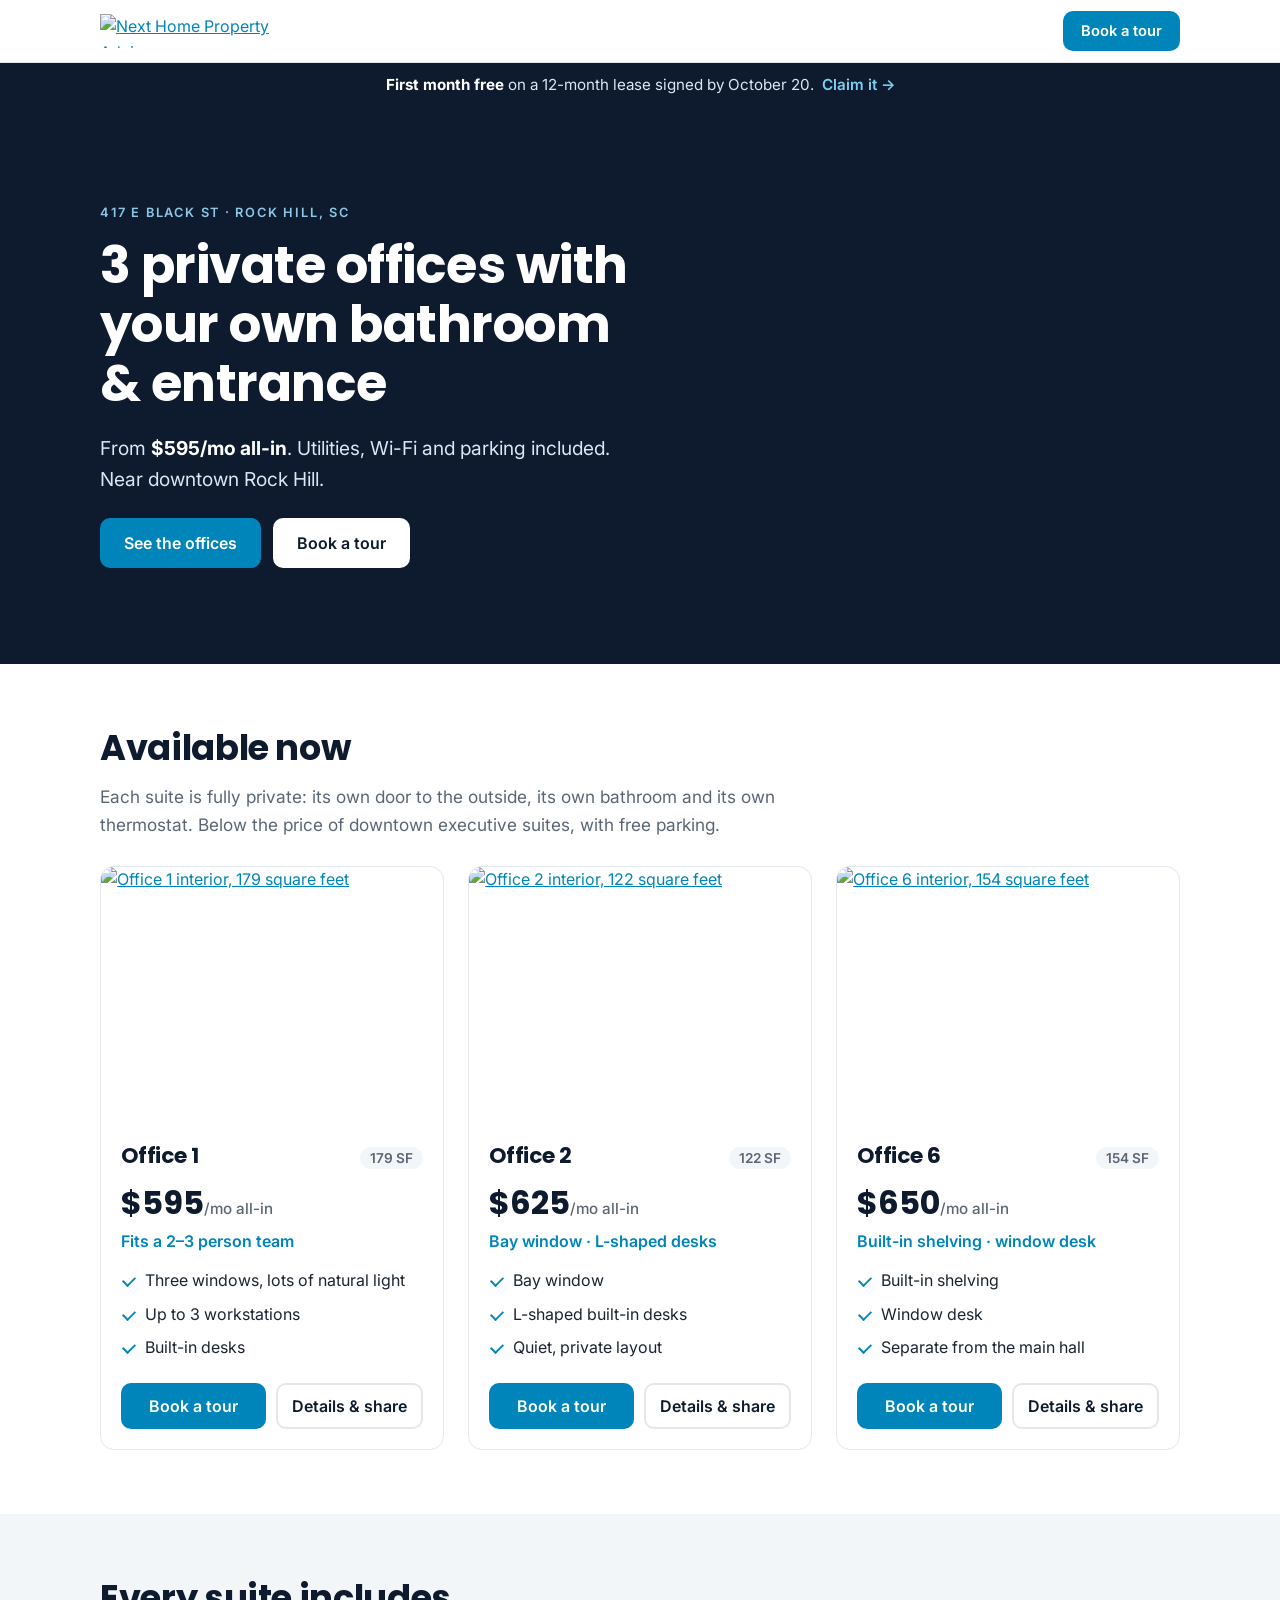
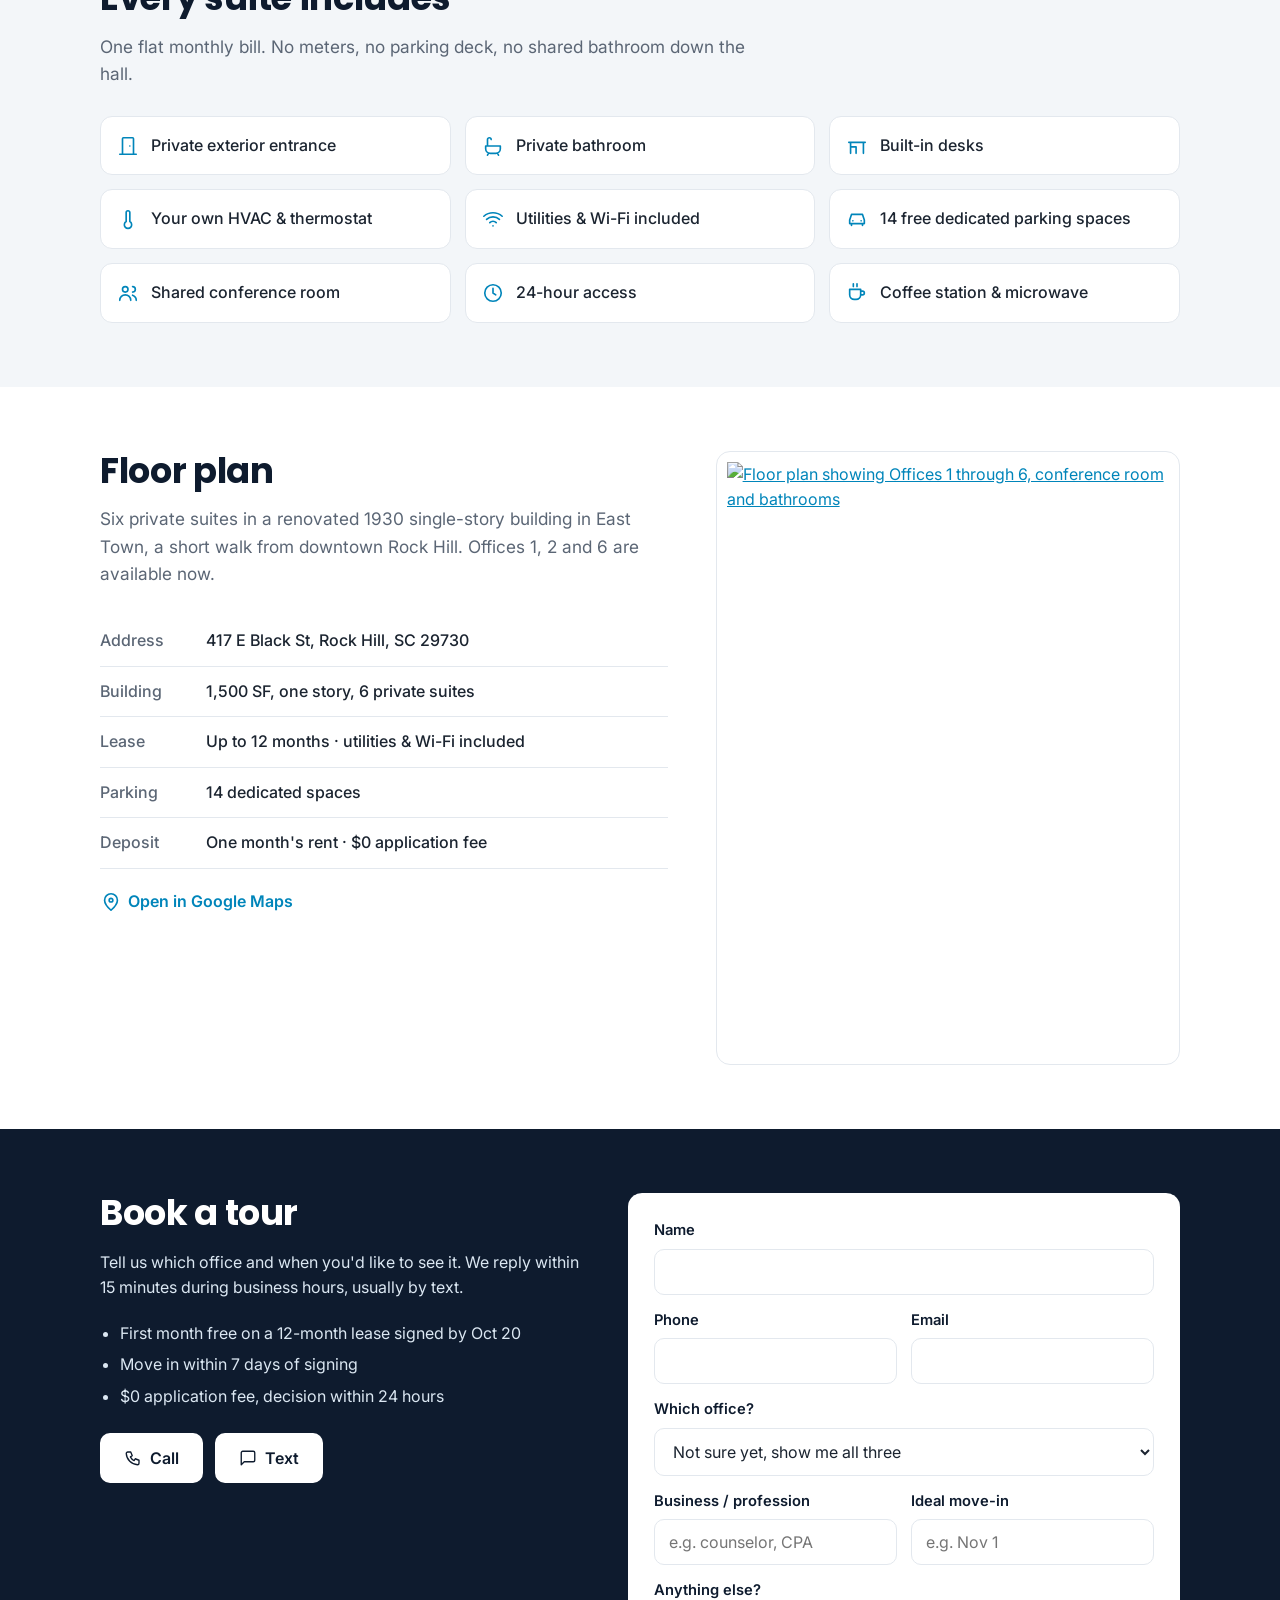
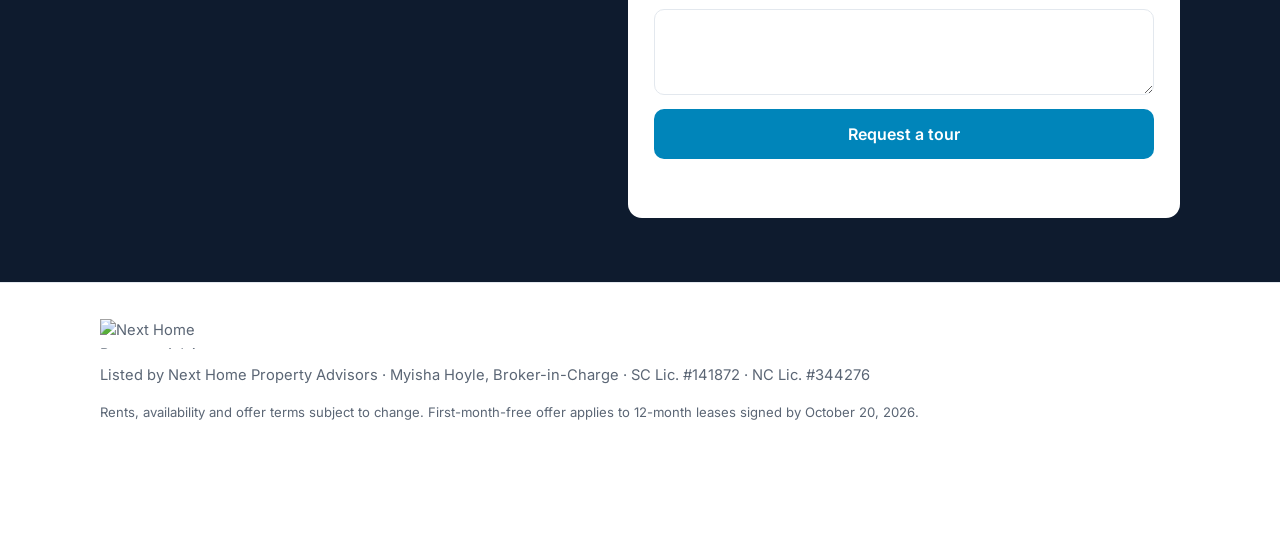
==== 417eblack/index.html @ b01f80f1 "Add files via upload" ====
<!doctype html>
<html lang="en">
<head>
<meta charset="utf-8">
<meta name="viewport" content="width=device-width, initial-scale=1">
<title>3 Private Offices with Own Bathroom &amp; Entrance · From $595/mo · Rock Hill</title>
<meta name="description" content="Private office suites at 417 E Black St, Rock Hill SC. Own entrance and bathroom, utilities, Wi-Fi and parking included. From $595/mo. First month free if signed by Oct 20.">
<link rel="canonical" href="https://417eblack.com/">
<meta property="og:type" content="website">
<meta property="og:site_name" content="417 E Black St Office Suites">
<meta property="og:title" content="3 Private Offices with Own Bathroom &amp; Entrance · From $595/mo · Rock Hill">
<meta property="og:description" content="Private office suites at 417 E Black St, Rock Hill SC. Own entrance and bathroom, utilities, Wi-Fi and parking included. From $595/mo. First month free if signed by Oct 20.">
<meta property="og:url" content="https://417eblack.com/">
<meta property="og:image" content="https://417eblack.com/img/og-home.jpg">
<meta property="og:image:width" content="1200"><meta property="og:image:height" content="630">
<meta name="twitter:card" content="summary_large_image">
<meta name="theme-color" content="#0e1b2e">
<link rel="icon" href="data:image/svg+xml,%3Csvg xmlns='http://www.w3.org/2000/svg' viewBox='0 0 32 32'%3E%3Crect width='32' height='32' rx='6' fill='%230e1b2e'/%3E%3Crect x='9' y='12' width='6' height='6' fill='%230085ba'/%3E%3Crect x='17' y='12' width='6' height='6' fill='%230085ba'/%3E%3Crect x='9' y='20' width='6' height='6' fill='%230085ba'/%3E%3Crect x='17' y='20' width='6' height='6' fill='%230085ba'/%3E%3C/svg%3E">
<link rel="preconnect" href="https://fonts.googleapis.com"><link rel="preconnect" href="https://fonts.gstatic.com" crossorigin>
<link href="https://fonts.googleapis.com/css2?family=Inter:wght@400;500;600&family=Poppins:wght@600;700&display=swap" rel="stylesheet">
<style>:root{--navy:#0e1b2e;--blue:#0085ba;--blue-d:#006c98;--ink:#1b2430;--muted:#5b6675;--line:#e3e8ee;--soft:#f3f6f9;--bg:#fff;--r:14px}
*{box-sizing:border-box}html{scroll-behavior:smooth;scroll-padding-top:70px}
body{margin:0;background:var(--bg);color:var(--ink);font:16px/1.6 Inter,system-ui,-apple-system,sans-serif;-webkit-font-smoothing:antialiased}
img{max-width:100%;height:auto;display:block}a{color:var(--blue)}
h1,h2,h3{font-family:Poppins,Inter,sans-serif;line-height:1.15;margin:0 0 .4em;color:var(--navy);letter-spacing:-.01em}
h1{font-size:clamp(2rem,5vw,3.2rem)}h2{font-size:clamp(1.6rem,3.5vw,2.2rem)}h3{font-size:1.35rem}
.wrap{max-width:1120px;margin:0 auto;padding:0 20px}
section.wrap,section.band,section.tour{padding-top:64px;padding-bottom:64px}
.lede{color:var(--muted);font-size:1.08rem;max-width:62ch;margin:0 0 28px}
.ic{width:22px;height:22px;flex:none}
.btn{display:inline-flex;align-items:center;justify-content:center;gap:8px;padding:13px 22px;border-radius:10px;font:600 1rem Inter,sans-serif;text-decoration:none;border:2px solid transparent;cursor:pointer;transition:.15s;white-space:nowrap}
.btn .ic{width:18px;height:18px}
.btn-primary{background:var(--blue);color:#fff}.btn-primary:hover{background:var(--blue-d)}
.btn-light{background:#fff;color:var(--navy);border-color:#fff}.btn-light:hover{background:#eef4f8}
.btn-ghost{background:transparent;color:var(--navy);border-color:var(--line)}.btn-ghost:hover{border-color:var(--navy)}
.btn-sm{padding:9px 16px;font-size:.92rem}.btn-block{width:100%}
.nav{position:sticky;top:0;z-index:20;background:rgba(255,255,255,.95);backdrop-filter:blur(8px);border-bottom:1px solid var(--line)}
.nav-in{display:flex;align-items:center;justify-content:space-between;height:62px}.brand img{height:34px;width:auto}
.offer-bar{background:var(--navy);color:#dbe7f2;text-align:center;padding:10px 16px;font-size:.95rem}
.offer-bar strong{color:#fff}.offer-bar a{color:#7fd0f0;font-weight:600;text-decoration:none;margin-left:4px}
.hero{position:relative;color:#fff;background:linear-gradient(90deg,rgba(14,27,46,.93) 0%,rgba(14,27,46,.75) 55%,rgba(14,27,46,.35) 100%),var(--hero) center 45%/cover no-repeat;background-color:var(--navy)}
.hero-in{padding-top:96px;padding-bottom:96px;max-width:1120px}
.hero h1{color:#fff;max-width:16ch}.hero-sub{font-size:1.2rem;max-width:44ch;color:#dbe7f2}.hero-sub strong{color:#fff}
.eyebrow{text-transform:uppercase;letter-spacing:.14em;font-size:.8rem;font-weight:600;color:#8cc8e6;margin:0 0 12px}.eyebrow.dark{color:var(--blue)}
.hero-btns{display:flex;gap:12px;flex-wrap:wrap;margin-top:24px}
.suites{display:grid;grid-template-columns:repeat(3,1fr);gap:24px}.suites.two{grid-template-columns:repeat(2,1fr);max-width:760px}
.suite{border:1px solid var(--line);border-radius:var(--r);overflow:hidden;display:flex;flex-direction:column;background:#fff;transition:box-shadow .2s}
.suite:hover{box-shadow:0 10px 30px rgba(14,27,46,.08)}.suite:target{outline:3px solid var(--blue);outline-offset:3px}
.suite-img img{aspect-ratio:4/3;object-fit:cover;width:100%}
.suite-body{padding:20px;display:flex;flex-direction:column;flex:1}
.suite-top{display:flex;justify-content:space-between;align-items:baseline}.suite-top h3{margin:0}
.sf{font:600 .85rem Inter;color:var(--muted);background:var(--soft);padding:3px 10px;border-radius:99px;vertical-align:middle}
h1 .sf{font-size:1rem}
.price{font:700 2rem Poppins,sans-serif;color:var(--navy);margin:10px 0 2px}.price span{font:500 .95rem Inter;color:var(--muted)}
.price.big{font-size:2.6rem}
.tag{color:var(--blue);font-weight:600;margin:0 0 10px}
.feats{padding:0;margin:0 0 18px;list-style:none}.feats li{padding:4px 0 4px 24px;position:relative;color:var(--ink)}
.feats li:before{content:"";position:absolute;left:2px;top:12px;width:10px;height:6px;border-left:2px solid var(--blue);border-bottom:2px solid var(--blue);transform:rotate(-45deg)}
.suite-actions{margin-top:auto;display:flex;gap:10px;flex-wrap:wrap}.suite-actions .btn{flex:1;padding:11px 14px}
.band{background:var(--soft)}
.included{list-style:none;padding:0;margin:0;display:grid;grid-template-columns:repeat(3,1fr);gap:14px}
.included li{display:flex;align-items:center;gap:12px;background:#fff;border:1px solid var(--line);border-radius:12px;padding:16px;font-weight:500}
.included .ic{color:var(--blue)}
.split{display:grid;grid-template-columns:1fr 1fr;gap:48px;align-items:start}
.facts{margin:0 0 20px}.facts div{display:flex;gap:16px;padding:12px 0;border-bottom:1px solid var(--line)}
.facts dt{width:90px;flex:none;color:var(--muted);font-weight:500}.facts dd{margin:0;font-weight:500}
.map-link{display:inline-flex;align-items:center;gap:6px;font-weight:600;text-decoration:none}
.fp{border:1px solid var(--line);border-radius:var(--r);overflow:hidden;background:#fff;padding:10px}
.tour{background:var(--navy);color:#dbe7f2}
.tour-in{display:grid;grid-template-columns:1fr 1.15fr;gap:48px;align-items:start}
.tour h2{color:#fff}.offer-list{padding-left:20px;margin:20px 0 24px}.offer-list li{margin:6px 0}
.contact-btns{display:flex;gap:12px;flex-wrap:wrap}
.form{background:#fff;color:var(--ink);border-radius:var(--r);padding:26px;display:grid;gap:14px}
.form label{display:grid;gap:6px;font-weight:600;font-size:.92rem;color:var(--navy)}
.form input,.form select,.form textarea{font:400 1rem Inter,sans-serif;padding:12px 14px;border:1.5px solid var(--line);border-radius:10px;width:100%;background:#fff;color:var(--ink)}
.form input:focus,.form select:focus,.form textarea:focus{outline:none;border-color:var(--blue);box-shadow:0 0 0 3px rgba(0,133,186,.15)}
.form .row{display:grid;grid-template-columns:1fr 1fr;gap:14px}
.form .invalid{border-color:#c0392b}.hp{position:absolute;left:-9999px}
.form-msg{margin:0;font-weight:500;min-height:1.2em}.form-msg.ok{color:#1e7e4a}.form-msg.err{color:#c0392b}
.suite-hero{padding-top:28px;padding-bottom:20px}.back{display:inline-block;margin-bottom:20px;text-decoration:none;font-weight:600}
.sh-grid{display:grid;grid-template-columns:1.1fr 1fr;gap:40px;align-items:center}.sh-grid img{border-radius:var(--r);width:100%;aspect-ratio:4/3;object-fit:cover}
.foot{border-top:1px solid var(--line);padding:36px 0 110px;color:var(--muted);font-size:.92rem}.foot-logo{height:30px;width:auto;margin-bottom:10px}.fine{font-size:.82rem}
.sticky-cta{display:none}
[data-offer].off{display:none}
@media (max-width:900px){.suites,.suites.two{grid-template-columns:1fr 1fr}.included{grid-template-columns:1fr 1fr}.split,.tour-in,.sh-grid{grid-template-columns:1fr;gap:28px}}
@media (max-width:640px){
 section.wrap,section.band,section.tour{padding-top:44px;padding-bottom:44px}
 .suites,.suites.two,.included{grid-template-columns:1fr}.form .row{grid-template-columns:1fr}
 .hero-in{padding-top:64px;padding-bottom:64px}.nav .btn{display:none}
 .sticky-cta{display:flex;gap:8px;position:fixed;left:0;right:0;bottom:0;z-index:30;padding:10px 12px calc(10px + env(safe-area-inset-bottom));background:var(--navy)}
 .sticky-cta .btn{flex:1;padding:12px 8px}
 .foot{padding-bottom:100px}
}
.fp img{max-height:620px;width:auto;margin:0 auto}.split{grid-template-columns:1.1fr .9fr}@media (max-width:900px){.split{grid-template-columns:1fr}}
</style>
<script type="application/ld+json">{"@context": "https://schema.org", "@type": "Offer", "name": "3 Private Offices with Own Bathroom & Entrance \u00b7 From $595/mo \u00b7 Rock Hill", "url": "https://417eblack.com/", "itemOffered": {"@type": "Place", "name": "417 E Black Street Executive Office Suites", "address": {"@type": "PostalAddress", "streetAddress": "417 E Black St", "addressLocality": "Rock Hill", "addressRegion": "SC", "postalCode": "29730"}}}</script>
</head>
<body>
<header class="nav">
  <div class="wrap nav-in">
    <a href="/" class="brand"><img src="/img/logo.png" alt="Next Home Property Advisors" width="200" height="40"></a>
    <a class="btn btn-primary btn-sm" href="#tour">Book a tour</a>
  </div>
</header>
<div class="offer-bar" data-offer><strong>First month free</strong> on a 12-month lease signed by October 20. <a href="#tour">Claim it →</a></div>
<section class="hero" style="--hero:url('/img/exterior.jpg')">
  <div class="wrap hero-in">
    <p class="eyebrow">417 E Black St · Rock Hill, SC</p>
    <h1>3 private offices with your own bathroom &amp; entrance</h1>
    <p class="hero-sub">From <strong>$595/mo all-in</strong>. Utilities, Wi-Fi and parking included. Near downtown Rock Hill.</p>
    <div class="hero-btns"><a class="btn btn-primary" href="#suites">See the offices</a><a class="btn btn-light" href="#tour">Book a tour</a></div>
  </div>
</section>
<main>
<section class="wrap" id="suites">
  <h2>Available now</h2>
  <p class="lede">Each suite is fully private: its own door to the outside, its own bathroom and its own thermostat. Below the price of downtown executive suites, with free parking.</p>
  <div class="suites"><article class="suite" id="office-1">
  <a class="suite-img" href="/office-1"><img src="/img/office-1.jpg" alt="Office 1 interior, 179 square feet" loading="lazy" width="640" height="480"></a>
  <div class="suite-body">
    <div class="suite-top"><h3>Office 1</h3><span class="sf">179 SF</span></div>
    <p class="price">$595<span>/mo all-in</span></p>
    <p class="tag">Fits a 2–3 person team</p>
    <ul class="feats"><li>Three windows, lots of natural light</li><li>Up to 3 workstations</li><li>Built-in desks</li></ul>
    <div class="suite-actions">
      <a class="btn btn-primary" href="#tour" data-suite="Office 1">Book a tour</a>
      <a class="btn btn-ghost" href="/office-1">Details &amp; share</a>
    </div>
  </div>
</article><article class="suite" id="office-2">
  <a class="suite-img" href="/office-2"><img src="/img/office-2.jpg" alt="Office 2 interior, 122 square feet" loading="lazy" width="640" height="480"></a>
  <div class="suite-body">
    <div class="suite-top"><h3>Office 2</h3><span class="sf">122 SF</span></div>
    <p class="price">$625<span>/mo all-in</span></p>
    <p class="tag">Bay window · L-shaped desks</p>
    <ul class="feats"><li>Bay window</li><li>L-shaped built-in desks</li><li>Quiet, private layout</li></ul>
    <div class="suite-actions">
      <a class="btn btn-primary" href="#tour" data-suite="Office 2">Book a tour</a>
      <a class="btn btn-ghost" href="/office-2">Details &amp; share</a>
    </div>
  </div>
</article><article class="suite" id="office-6">
  <a class="suite-img" href="/office-6"><img src="/img/office-6.jpg" alt="Office 6 interior, 154 square feet" loading="lazy" width="640" height="480"></a>
  <div class="suite-body">
    <div class="suite-top"><h3>Office 6</h3><span class="sf">154 SF</span></div>
    <p class="price">$650<span>/mo all-in</span></p>
    <p class="tag">Built-in shelving · window desk</p>
    <ul class="feats"><li>Built-in shelving</li><li>Window desk</li><li>Separate from the main hall</li></ul>
    <div class="suite-actions">
      <a class="btn btn-primary" href="#tour" data-suite="Office 6">Book a tour</a>
      <a class="btn btn-ghost" href="/office-6">Details &amp; share</a>
    </div>
  </div>
</article></div>
</section>
<section class="band" id="included">
  <div class="wrap">
    <h2>Every suite includes</h2>
    <p class="lede">One flat monthly bill. No meters, no parking deck, no shared bathroom down the hall.</p>
    <ul class="included"><li><svg class="ic" viewBox="0 0 24 24" fill="none" stroke="currentColor" stroke-width="1.8" stroke-linecap="round" stroke-linejoin="round" aria-hidden="true"><path d="M6 21V4a1 1 0 0 1 1-1h10a1 1 0 0 1 1 1v17M3 21h18M14 12h.01"/></svg><span>Private exterior entrance</span></li><li><svg class="ic" viewBox="0 0 24 24" fill="none" stroke="currentColor" stroke-width="1.8" stroke-linecap="round" stroke-linejoin="round" aria-hidden="true"><path d="M4 12h16v3a5 5 0 0 1-5 5H9a5 5 0 0 1-5-5v-3zM6 12V5a2 2 0 0 1 4 0M7 20l-1 2M17 20l1 2"/></svg><span>Private bathroom</span></li><li><svg class="ic" viewBox="0 0 24 24" fill="none" stroke="currentColor" stroke-width="1.8" stroke-linecap="round" stroke-linejoin="round" aria-hidden="true"><path d="M3 8h18M5 8v12M19 8v12M5 13h6v7"/></svg><span>Built-in desks</span></li><li><svg class="ic" viewBox="0 0 24 24" fill="none" stroke="currentColor" stroke-width="1.8" stroke-linecap="round" stroke-linejoin="round" aria-hidden="true"><path d="M14 14.8V5a2 2 0 0 0-4 0v9.8a4 4 0 1 0 4 0z"/></svg><span>Your own HVAC & thermostat</span></li><li><svg class="ic" viewBox="0 0 24 24" fill="none" stroke="currentColor" stroke-width="1.8" stroke-linecap="round" stroke-linejoin="round" aria-hidden="true"><path d="M2 9a15 15 0 0 1 20 0M5 12.5a10 10 0 0 1 14 0M8.5 16a5 5 0 0 1 7 0M12 19.5h.01"/></svg><span>Utilities & Wi-Fi included</span></li><li><svg class="ic" viewBox="0 0 24 24" fill="none" stroke="currentColor" stroke-width="1.8" stroke-linecap="round" stroke-linejoin="round" aria-hidden="true"><path d="M5 17h14M6 17v2M18 17v2M4 13l2-6h12l2 6v4H4v-4zM7.5 14h.01M16.5 14h.01"/></svg><span>14 free dedicated parking spaces</span></li><li><svg class="ic" viewBox="0 0 24 24" fill="none" stroke="currentColor" stroke-width="1.8" stroke-linecap="round" stroke-linejoin="round" aria-hidden="true"><path d="M9 11a3 3 0 1 0 0-6 3 3 0 0 0 0 6zM3 20a6 6 0 0 1 12 0M17 11a3 3 0 1 0 0-6M21 20a6 6 0 0 0-4-5.6"/></svg><span>Shared conference room</span></li><li><svg class="ic" viewBox="0 0 24 24" fill="none" stroke="currentColor" stroke-width="1.8" stroke-linecap="round" stroke-linejoin="round" aria-hidden="true"><path d="M12 21a9 9 0 1 0 0-18 9 9 0 0 0 0 18zM12 7v5l3 2"/></svg><span>24-hour access</span></li><li><svg class="ic" viewBox="0 0 24 24" fill="none" stroke="currentColor" stroke-width="1.8" stroke-linecap="round" stroke-linejoin="round" aria-hidden="true"><path d="M4 8h12v6a5 5 0 0 1-5 5H9a5 5 0 0 1-5-5V8zM16 10h2a2 2 0 0 1 0 4h-2M8 2v3M12 2v3"/></svg><span>Coffee station & microwave</span></li></ul>
  </div>
</section>

<section class="wrap split" id="floorplan">
  <div>
    <h2>Floor plan</h2>
    <p class="lede">Six private suites in a renovated 1930 single-story building in East Town, a short walk from downtown Rock Hill. Offices 1, 2 and 6 are available now.</p>
    <dl class="facts">
      <div><dt>Address</dt><dd>417 E Black St, Rock Hill, SC 29730</dd></div>
      <div><dt>Building</dt><dd>1,500 SF, one story, 6 private suites</dd></div>
      <div><dt>Lease</dt><dd>Up to 12 months · utilities &amp; Wi-Fi included</dd></div>
      <div><dt>Parking</dt><dd>14 dedicated spaces</dd></div>
      <div><dt>Deposit</dt><dd>One month's rent · $0 application fee</dd></div>
    </dl>
    <a class="map-link" href="https://maps.google.com/?q=417+E+Black+St,+Rock+Hill,+SC+29730" target="_blank" rel="noopener"><svg class="ic" viewBox="0 0 24 24" fill="none" stroke="currentColor" stroke-width="1.8" stroke-linecap="round" stroke-linejoin="round" aria-hidden="true"><path d="M12 21s-7-6.2-7-11a7 7 0 0 1 14 0c0 4.8-7 11-7 11zM12 12a2 2 0 1 0 0-4 2 2 0 0 0 0 4z"/></svg> Open in Google Maps</a>
  </div>
  <a class="fp" href="/img/floorplan.jpg" target="_blank" rel="noopener"><img src="/img/floorplan.jpg" alt="Floor plan showing Offices 1 through 6, conference room and bathrooms" loading="lazy" width="1100" height="1473"></a>
</section>

<section class="tour" id="tour">
  <div class="wrap tour-in">
    <div class="tour-copy">
      <h2>Book a tour</h2>
      <p>Tell us which office and when you'd like to see it. We reply within 15 minutes during business hours, usually by text.</p>
      <ul class="offer-list" data-offer>
        <li>First month free on a 12-month lease signed by Oct 20</li>
        <li>Move in within 7 days of signing</li>
        <li>$0 application fee, decision within 24 hours</li>
      </ul>
      <div class="contact-btns">
        <a class="btn btn-light" data-tel><svg class="ic" viewBox="0 0 24 24" fill="none" stroke="currentColor" stroke-width="1.8" stroke-linecap="round" stroke-linejoin="round" aria-hidden="true"><path d="M5 4h4l2 5-2.5 1.5a11 11 0 0 0 5 5L15 13l5 2v4a2 2 0 0 1-2 2A16 16 0 0 1 3 6a2 2 0 0 1 2-2"/></svg> Call</a>
        <a class="btn btn-light" data-sms><svg class="ic" viewBox="0 0 24 24" fill="none" stroke="currentColor" stroke-width="1.8" stroke-linecap="round" stroke-linejoin="round" aria-hidden="true"><path d="M21 15a2 2 0 0 1-2 2H7l-4 4V5a2 2 0 0 1 2-2h14a2 2 0 0 1 2 2z"/></svg> Text</a>
      </div>
    </div>
    <form class="form" id="tour-form" novalidate>
      <label>Name<input name="name" autocomplete="name" required></label>
      <div class="row">
        <label>Phone<input name="phone" type="tel" autocomplete="tel" required></label>
        <label>Email<input name="email" type="email" autocomplete="email"></label>
      </div>
      <label>Which office?
        <select name="suite"><option>Not sure yet, show me all three</option><option>Office 1 · 179 SF · $595/mo</option><option>Office 2 · 122 SF · $625/mo</option><option>Office 6 · 154 SF · $650/mo</option></select>
      </label>
      <div class="row">
        <label>Business / profession<input name="business" placeholder="e.g. counselor, CPA"></label>
        <label>Ideal move-in<input name="move_in" placeholder="e.g. Nov 1"></label>
      </div>
      <label>Anything else?<textarea name="notes" rows="3"></textarea></label>
      <input type="text" name="company_site" class="hp" tabindex="-1" autocomplete="off" aria-hidden="true">
      <button class="btn btn-primary btn-block" type="submit">Request a tour</button>
      <p class="form-msg" role="status" aria-live="polite"></p>
    </form>
  </div>
</section>
</main>
<footer class="foot">
  <div class="wrap">
    <img src="/img/logo.png" alt="Next Home Property Advisors" width="180" height="36" class="foot-logo">
    <p>Listed by Next Home Property Advisors · Myisha Hoyle, Broker-in-Charge · SC Lic. #141872 · NC Lic. #344276</p>
    <p class="fine">Rents, availability and offer terms subject to change. First-month-free offer applies to 12-month leases signed by October 20, 2026.</p>
  </div>
</footer>
<div class="sticky-cta"><a class="btn btn-light" data-tel><svg class="ic" viewBox="0 0 24 24" fill="none" stroke="currentColor" stroke-width="1.8" stroke-linecap="round" stroke-linejoin="round" aria-hidden="true"><path d="M5 4h4l2 5-2.5 1.5a11 11 0 0 0 5 5L15 13l5 2v4a2 2 0 0 1-2 2A16 16 0 0 1 3 6a2 2 0 0 1 2-2"/></svg> Call</a><a class="btn btn-light" data-sms><svg class="ic" viewBox="0 0 24 24" fill="none" stroke="currentColor" stroke-width="1.8" stroke-linecap="round" stroke-linejoin="round" aria-hidden="true"><path d="M21 15a2 2 0 0 1-2 2H7l-4 4V5a2 2 0 0 1 2-2h14a2 2 0 0 1 2 2z"/></svg> Text</a><a class="btn btn-primary" href="#tour">Tour</a></div>
<script src="/config.js"></script>
<script src="/app.js"></script>
</body>
</html>
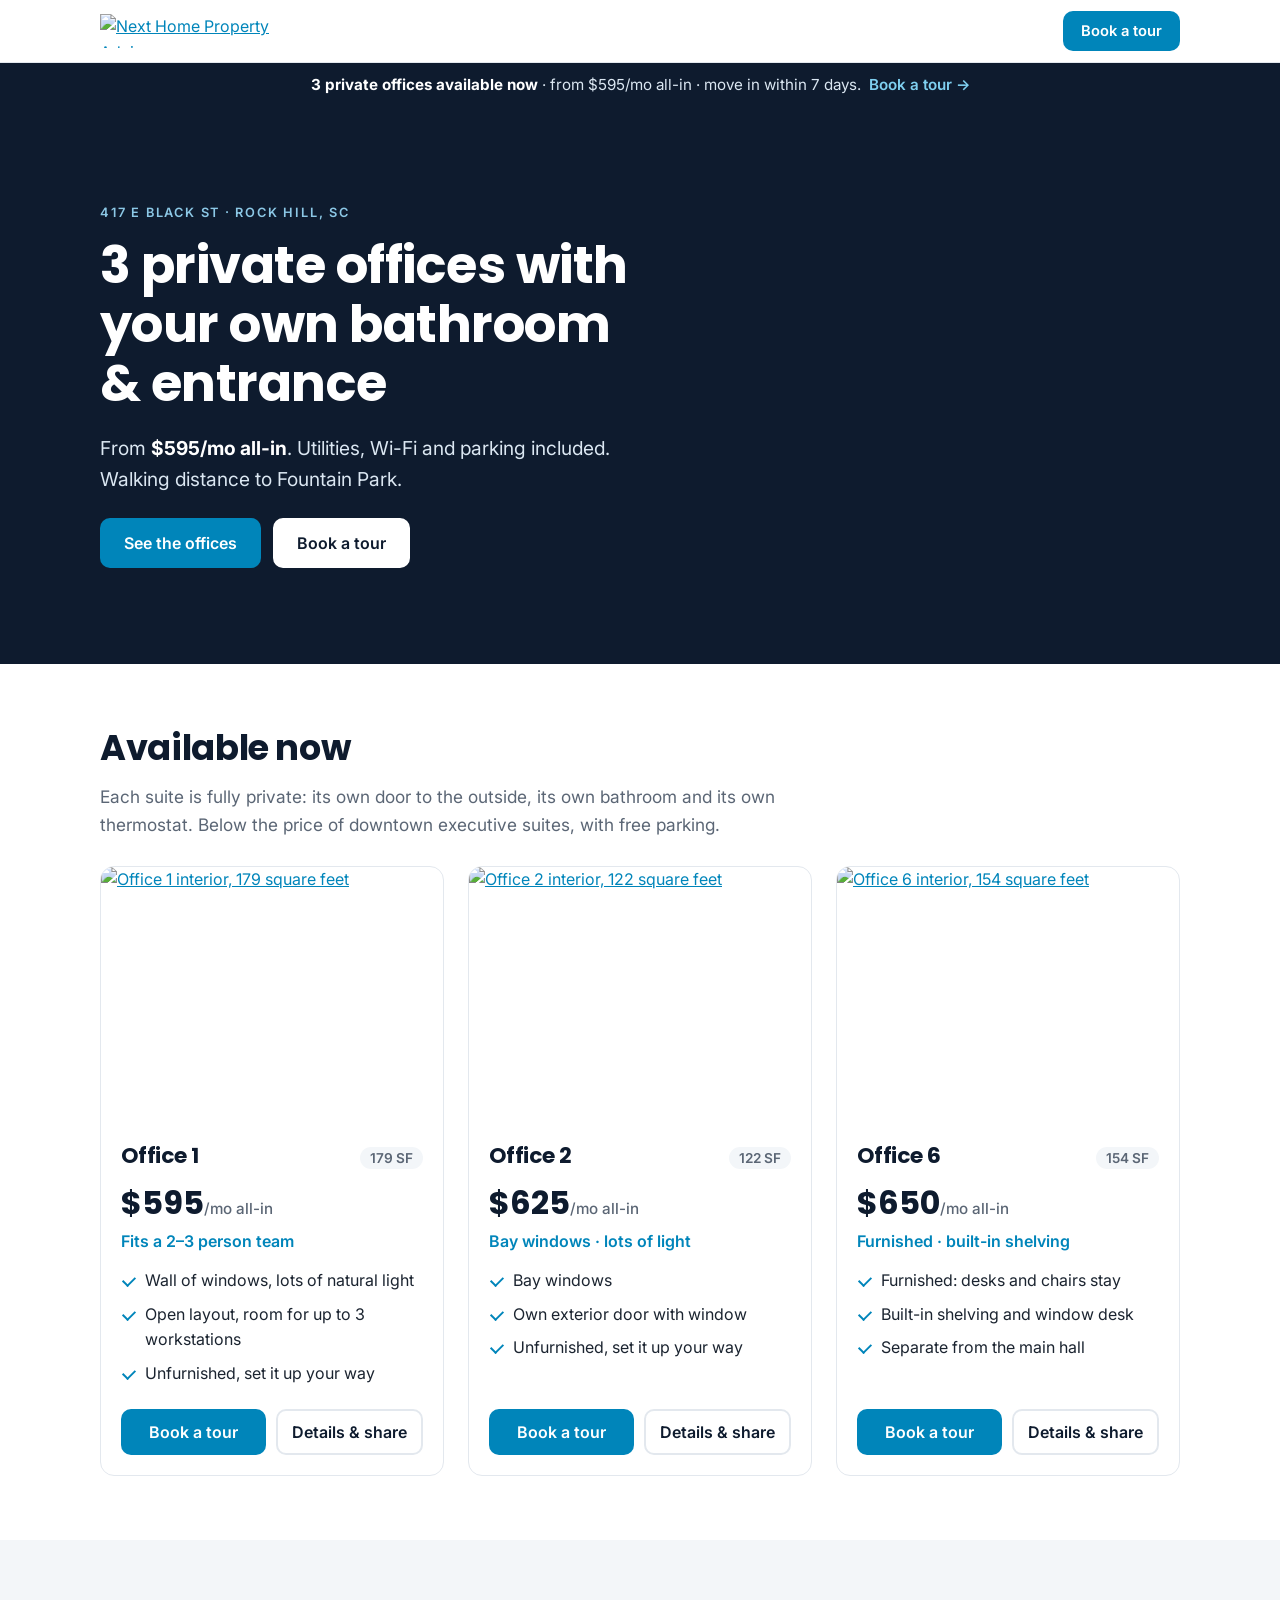
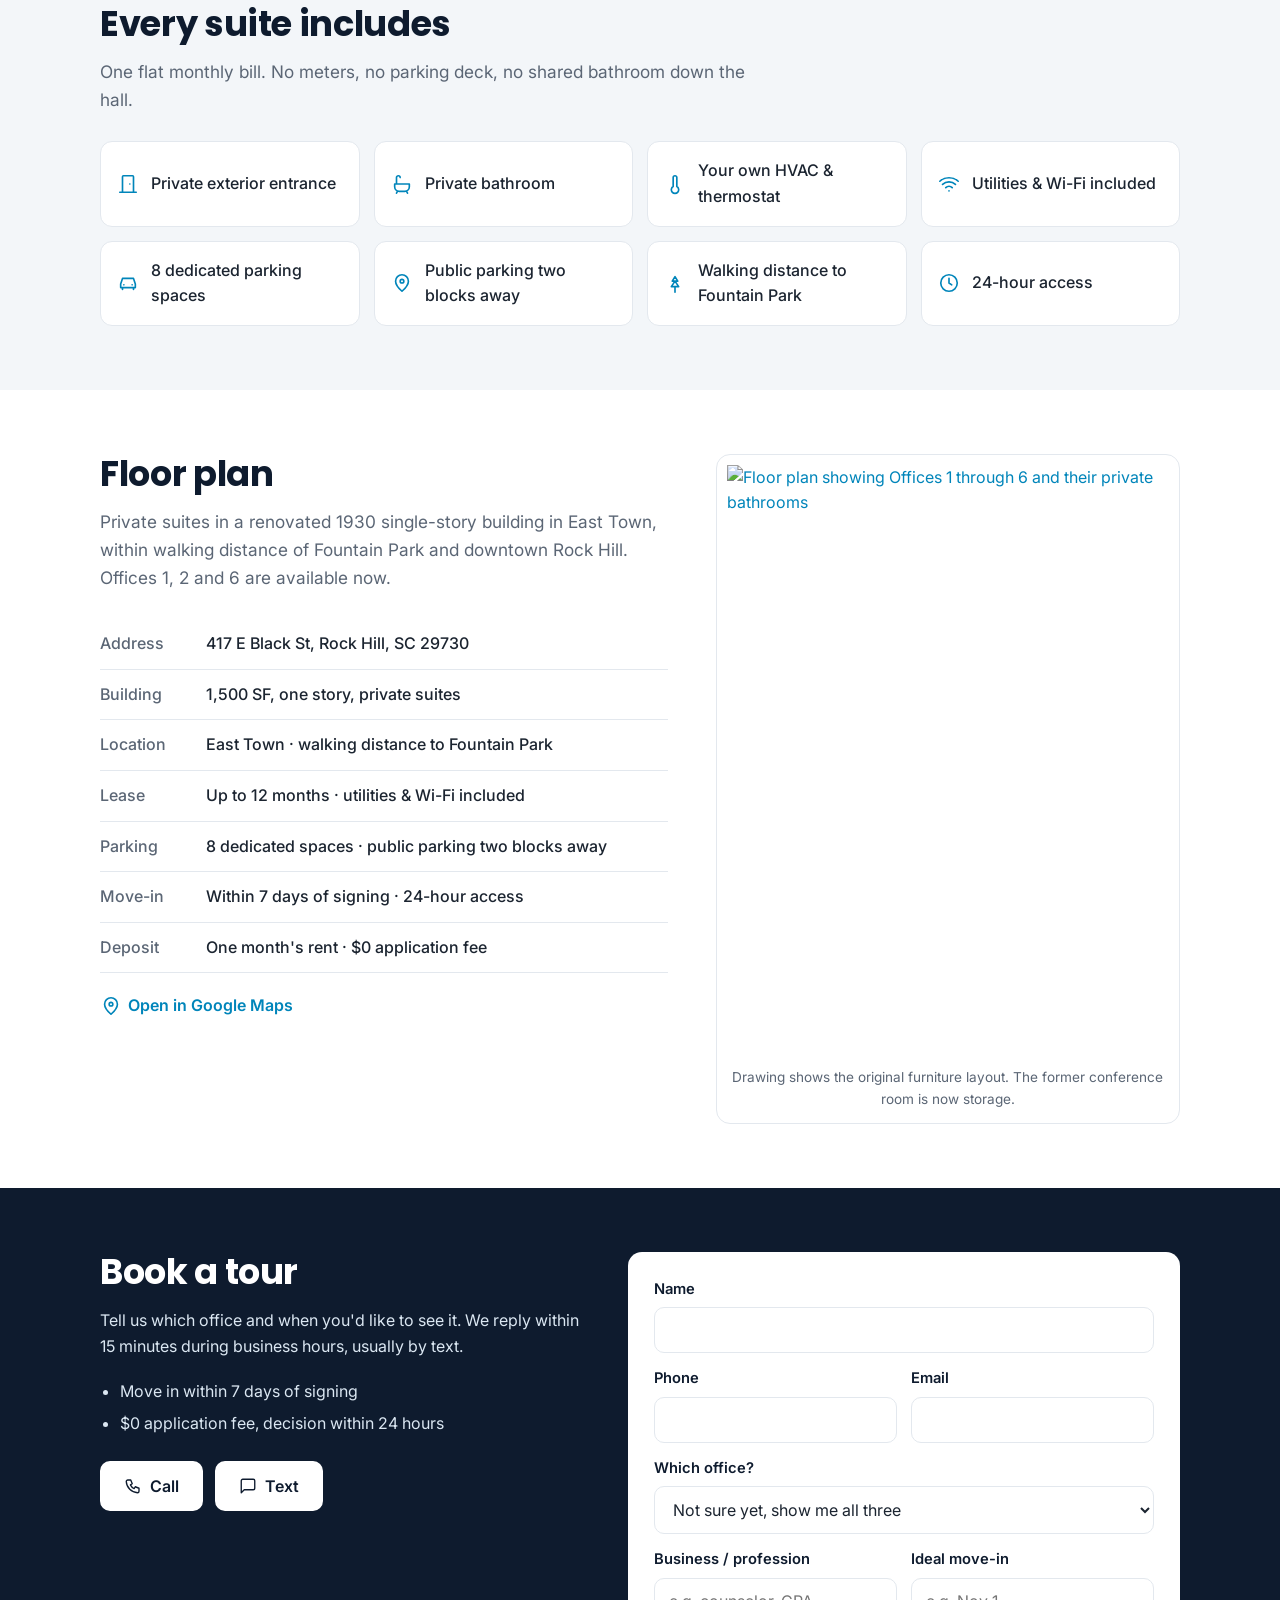
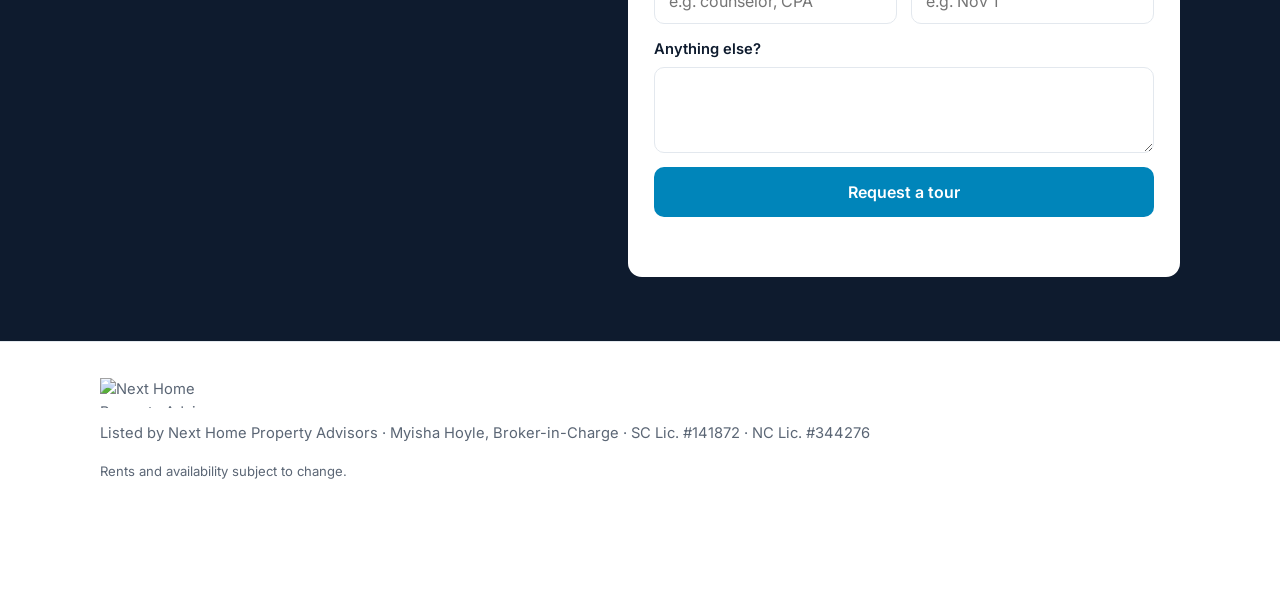
==== commit 237236d5: "Add files via upload" ====
--- a/417eblack/index.html
+++ b/417eblack/index.html
@@ -4,12 +4,12 @@
 <meta charset="utf-8">
 <meta name="viewport" content="width=device-width, initial-scale=1">
 <title>3 Private Offices with Own Bathroom &amp; Entrance · From $595/mo · Rock Hill</title>
-<meta name="description" content="Private office suites at 417 E Black St, Rock Hill SC. Own entrance and bathroom, utilities, Wi-Fi and parking included. From $595/mo. First month free if signed by Oct 20.">
+<meta name="description" content="Private office suites at 417 E Black St, Rock Hill SC. Own entrance and bathroom, utilities, Wi-Fi and parking included. From $595/mo. 8 dedicated parking spaces, walking distance to Fountain Park.">
 <link rel="canonical" href="https://417eblack.com/">
 <meta property="og:type" content="website">
 <meta property="og:site_name" content="417 E Black St Office Suites">
 <meta property="og:title" content="3 Private Offices with Own Bathroom &amp; Entrance · From $595/mo · Rock Hill">
-<meta property="og:description" content="Private office suites at 417 E Black St, Rock Hill SC. Own entrance and bathroom, utilities, Wi-Fi and parking included. From $595/mo. First month free if signed by Oct 20.">
+<meta property="og:description" content="Private office suites at 417 E Black St, Rock Hill SC. Own entrance and bathroom, utilities, Wi-Fi and parking included. From $595/mo. 8 dedicated parking spaces, walking distance to Fountain Park.">
 <meta property="og:url" content="https://417eblack.com/">
 <meta property="og:image" content="https://417eblack.com/img/og-home.jpg">
 <meta property="og:image:width" content="1200"><meta property="og:image:height" content="630">
@@ -92,6 +92,17 @@
  .foot{padding-bottom:100px}
 }
 .fp img{max-height:620px;width:auto;margin:0 auto}.split{grid-template-columns:1.1fr .9fr}@media (max-width:900px){.split{grid-template-columns:1fr}}
+.suite-img img{aspect-ratio:4/3;object-position:center 55%}
+.sh-grid img{aspect-ratio:4/5;object-position:center 55%}
+.included{grid-template-columns:repeat(4,1fr)}
+@media (max-width:900px){.included{grid-template-columns:1fr 1fr}}
+.fp-note{display:block;font-size:.85rem;color:var(--muted);padding:10px 4px 2px;text-align:center}
+.gallery-wrap{padding-bottom:20px!important}
+.gallery{display:grid;grid-template-columns:repeat(4,1fr);gap:12px}
+.gallery img{width:100%;aspect-ratio:3/4;object-fit:cover;border-radius:10px;transition:opacity .15s}
+.gallery a:hover img{opacity:.85}
+@media (max-width:640px){.gallery{grid-template-columns:1fr 1fr;gap:8px}}
+.fp{text-decoration:none}
 </style>
 <script type="application/ld+json">{"@context": "https://schema.org", "@type": "Offer", "name": "3 Private Offices with Own Bathroom & Entrance \u00b7 From $595/mo \u00b7 Rock Hill", "url": "https://417eblack.com/", "itemOffered": {"@type": "Place", "name": "417 E Black Street Executive Office Suites", "address": {"@type": "PostalAddress", "streetAddress": "417 E Black St", "addressLocality": "Rock Hill", "addressRegion": "SC", "postalCode": "29730"}}}</script>
 </head>
@@ -102,12 +113,12 @@
     <a class="btn btn-primary btn-sm" href="#tour">Book a tour</a>
   </div>
 </header>
-<div class="offer-bar" data-offer><strong>First month free</strong> on a 12-month lease signed by October 20. <a href="#tour">Claim it →</a></div>
+<div class="offer-bar"><strong>3 private offices available now</strong> · from $595/mo all-in · move in within 7 days. <a href="#tour">Book a tour →</a></div>
 <section class="hero" style="--hero:url('/img/exterior.jpg')">
   <div class="wrap hero-in">
     <p class="eyebrow">417 E Black St · Rock Hill, SC</p>
     <h1>3 private offices with your own bathroom &amp; entrance</h1>
-    <p class="hero-sub">From <strong>$595/mo all-in</strong>. Utilities, Wi-Fi and parking included. Near downtown Rock Hill.</p>
+    <p class="hero-sub">From <strong>$595/mo all-in</strong>. Utilities, Wi-Fi and parking included. Walking distance to Fountain Park.</p>
     <div class="hero-btns"><a class="btn btn-primary" href="#suites">See the offices</a><a class="btn btn-light" href="#tour">Book a tour</a></div>
   </div>
 </section>
@@ -116,36 +127,36 @@
   <h2>Available now</h2>
   <p class="lede">Each suite is fully private: its own door to the outside, its own bathroom and its own thermostat. Below the price of downtown executive suites, with free parking.</p>
   <div class="suites"><article class="suite" id="office-1">
-  <a class="suite-img" href="/office-1"><img src="/img/office-1.jpg" alt="Office 1 interior, 179 square feet" loading="lazy" width="640" height="480"></a>
+  <a class="suite-img" href="/office-1"><img src="/img/office-1-4.jpg" alt="Office 1 interior, 179 square feet" loading="lazy" width="1050" height="1400"></a>
   <div class="suite-body">
     <div class="suite-top"><h3>Office 1</h3><span class="sf">179 SF</span></div>
     <p class="price">$595<span>/mo all-in</span></p>
     <p class="tag">Fits a 2–3 person team</p>
-    <ul class="feats"><li>Three windows, lots of natural light</li><li>Up to 3 workstations</li><li>Built-in desks</li></ul>
+    <ul class="feats"><li>Wall of windows, lots of natural light</li><li>Open layout, room for up to 3 workstations</li><li>Unfurnished, set it up your way</li></ul>
     <div class="suite-actions">
       <a class="btn btn-primary" href="#tour" data-suite="Office 1">Book a tour</a>
       <a class="btn btn-ghost" href="/office-1">Details &amp; share</a>
     </div>
   </div>
 </article><article class="suite" id="office-2">
-  <a class="suite-img" href="/office-2"><img src="/img/office-2.jpg" alt="Office 2 interior, 122 square feet" loading="lazy" width="640" height="480"></a>
+  <a class="suite-img" href="/office-2"><img src="/img/office-2-1.jpg" alt="Office 2 interior, 122 square feet" loading="lazy" width="1050" height="1400"></a>
   <div class="suite-body">
     <div class="suite-top"><h3>Office 2</h3><span class="sf">122 SF</span></div>
     <p class="price">$625<span>/mo all-in</span></p>
-    <p class="tag">Bay window · L-shaped desks</p>
-    <ul class="feats"><li>Bay window</li><li>L-shaped built-in desks</li><li>Quiet, private layout</li></ul>
+    <p class="tag">Bay windows · lots of light</p>
+    <ul class="feats"><li>Bay windows</li><li>Own exterior door with window</li><li>Unfurnished, set it up your way</li></ul>
     <div class="suite-actions">
       <a class="btn btn-primary" href="#tour" data-suite="Office 2">Book a tour</a>
       <a class="btn btn-ghost" href="/office-2">Details &amp; share</a>
     </div>
   </div>
 </article><article class="suite" id="office-6">
-  <a class="suite-img" href="/office-6"><img src="/img/office-6.jpg" alt="Office 6 interior, 154 square feet" loading="lazy" width="640" height="480"></a>
+  <a class="suite-img" href="/office-6"><img src="/img/office-6-5.jpg" alt="Office 6 interior, 154 square feet" loading="lazy" width="1050" height="1400"></a>
   <div class="suite-body">
     <div class="suite-top"><h3>Office 6</h3><span class="sf">154 SF</span></div>
     <p class="price">$650<span>/mo all-in</span></p>
-    <p class="tag">Built-in shelving · window desk</p>
-    <ul class="feats"><li>Built-in shelving</li><li>Window desk</li><li>Separate from the main hall</li></ul>
+    <p class="tag">Furnished · built-in shelving</p>
+    <ul class="feats"><li>Furnished: desks and chairs stay</li><li>Built-in shelving and window desk</li><li>Separate from the main hall</li></ul>
     <div class="suite-actions">
       <a class="btn btn-primary" href="#tour" data-suite="Office 6">Book a tour</a>
       <a class="btn btn-ghost" href="/office-6">Details &amp; share</a>
@@ -157,24 +168,26 @@
   <div class="wrap">
     <h2>Every suite includes</h2>
     <p class="lede">One flat monthly bill. No meters, no parking deck, no shared bathroom down the hall.</p>
-    <ul class="included"><li><svg class="ic" viewBox="0 0 24 24" fill="none" stroke="currentColor" stroke-width="1.8" stroke-linecap="round" stroke-linejoin="round" aria-hidden="true"><path d="M6 21V4a1 1 0 0 1 1-1h10a1 1 0 0 1 1 1v17M3 21h18M14 12h.01"/></svg><span>Private exterior entrance</span></li><li><svg class="ic" viewBox="0 0 24 24" fill="none" stroke="currentColor" stroke-width="1.8" stroke-linecap="round" stroke-linejoin="round" aria-hidden="true"><path d="M4 12h16v3a5 5 0 0 1-5 5H9a5 5 0 0 1-5-5v-3zM6 12V5a2 2 0 0 1 4 0M7 20l-1 2M17 20l1 2"/></svg><span>Private bathroom</span></li><li><svg class="ic" viewBox="0 0 24 24" fill="none" stroke="currentColor" stroke-width="1.8" stroke-linecap="round" stroke-linejoin="round" aria-hidden="true"><path d="M3 8h18M5 8v12M19 8v12M5 13h6v7"/></svg><span>Built-in desks</span></li><li><svg class="ic" viewBox="0 0 24 24" fill="none" stroke="currentColor" stroke-width="1.8" stroke-linecap="round" stroke-linejoin="round" aria-hidden="true"><path d="M14 14.8V5a2 2 0 0 0-4 0v9.8a4 4 0 1 0 4 0z"/></svg><span>Your own HVAC & thermostat</span></li><li><svg class="ic" viewBox="0 0 24 24" fill="none" stroke="currentColor" stroke-width="1.8" stroke-linecap="round" stroke-linejoin="round" aria-hidden="true"><path d="M2 9a15 15 0 0 1 20 0M5 12.5a10 10 0 0 1 14 0M8.5 16a5 5 0 0 1 7 0M12 19.5h.01"/></svg><span>Utilities & Wi-Fi included</span></li><li><svg class="ic" viewBox="0 0 24 24" fill="none" stroke="currentColor" stroke-width="1.8" stroke-linecap="round" stroke-linejoin="round" aria-hidden="true"><path d="M5 17h14M6 17v2M18 17v2M4 13l2-6h12l2 6v4H4v-4zM7.5 14h.01M16.5 14h.01"/></svg><span>14 free dedicated parking spaces</span></li><li><svg class="ic" viewBox="0 0 24 24" fill="none" stroke="currentColor" stroke-width="1.8" stroke-linecap="round" stroke-linejoin="round" aria-hidden="true"><path d="M9 11a3 3 0 1 0 0-6 3 3 0 0 0 0 6zM3 20a6 6 0 0 1 12 0M17 11a3 3 0 1 0 0-6M21 20a6 6 0 0 0-4-5.6"/></svg><span>Shared conference room</span></li><li><svg class="ic" viewBox="0 0 24 24" fill="none" stroke="currentColor" stroke-width="1.8" stroke-linecap="round" stroke-linejoin="round" aria-hidden="true"><path d="M12 21a9 9 0 1 0 0-18 9 9 0 0 0 0 18zM12 7v5l3 2"/></svg><span>24-hour access</span></li><li><svg class="ic" viewBox="0 0 24 24" fill="none" stroke="currentColor" stroke-width="1.8" stroke-linecap="round" stroke-linejoin="round" aria-hidden="true"><path d="M4 8h12v6a5 5 0 0 1-5 5H9a5 5 0 0 1-5-5V8zM16 10h2a2 2 0 0 1 0 4h-2M8 2v3M12 2v3"/></svg><span>Coffee station & microwave</span></li></ul>
+    <ul class="included"><li><svg class="ic" viewBox="0 0 24 24" fill="none" stroke="currentColor" stroke-width="1.8" stroke-linecap="round" stroke-linejoin="round" aria-hidden="true"><path d="M6 21V4a1 1 0 0 1 1-1h10a1 1 0 0 1 1 1v17M3 21h18M14 12h.01"/></svg><span>Private exterior entrance</span></li><li><svg class="ic" viewBox="0 0 24 24" fill="none" stroke="currentColor" stroke-width="1.8" stroke-linecap="round" stroke-linejoin="round" aria-hidden="true"><path d="M4 12h16v3a5 5 0 0 1-5 5H9a5 5 0 0 1-5-5v-3zM6 12V5a2 2 0 0 1 4 0M7 20l-1 2M17 20l1 2"/></svg><span>Private bathroom</span></li><li><svg class="ic" viewBox="0 0 24 24" fill="none" stroke="currentColor" stroke-width="1.8" stroke-linecap="round" stroke-linejoin="round" aria-hidden="true"><path d="M14 14.8V5a2 2 0 0 0-4 0v9.8a4 4 0 1 0 4 0z"/></svg><span>Your own HVAC & thermostat</span></li><li><svg class="ic" viewBox="0 0 24 24" fill="none" stroke="currentColor" stroke-width="1.8" stroke-linecap="round" stroke-linejoin="round" aria-hidden="true"><path d="M2 9a15 15 0 0 1 20 0M5 12.5a10 10 0 0 1 14 0M8.5 16a5 5 0 0 1 7 0M12 19.5h.01"/></svg><span>Utilities & Wi-Fi included</span></li><li><svg class="ic" viewBox="0 0 24 24" fill="none" stroke="currentColor" stroke-width="1.8" stroke-linecap="round" stroke-linejoin="round" aria-hidden="true"><path d="M5 17h14M6 17v2M18 17v2M4 13l2-6h12l2 6v4H4v-4zM7.5 14h.01M16.5 14h.01"/></svg><span>8 dedicated parking spaces</span></li><li><svg class="ic" viewBox="0 0 24 24" fill="none" stroke="currentColor" stroke-width="1.8" stroke-linecap="round" stroke-linejoin="round" aria-hidden="true"><path d="M12 21s-7-6.2-7-11a7 7 0 0 1 14 0c0 4.8-7 11-7 11zM12 12a2 2 0 1 0 0-4 2 2 0 0 0 0 4z"/></svg><span>Public parking two blocks away</span></li><li><svg class="ic" viewBox="0 0 24 24" fill="none" stroke="currentColor" stroke-width="1.8" stroke-linecap="round" stroke-linejoin="round" aria-hidden="true"><path d="M12 22v-6M8 16h8l-4-6h3l-3-5-3 5h3l-4 6z"/></svg><span>Walking distance to Fountain Park</span></li><li><svg class="ic" viewBox="0 0 24 24" fill="none" stroke="currentColor" stroke-width="1.8" stroke-linecap="round" stroke-linejoin="round" aria-hidden="true"><path d="M12 21a9 9 0 1 0 0-18 9 9 0 0 0 0 18zM12 7v5l3 2"/></svg><span>24-hour access</span></li></ul>
   </div>
 </section>
 
 <section class="wrap split" id="floorplan">
   <div>
     <h2>Floor plan</h2>
-    <p class="lede">Six private suites in a renovated 1930 single-story building in East Town, a short walk from downtown Rock Hill. Offices 1, 2 and 6 are available now.</p>
+    <p class="lede">Private suites in a renovated 1930 single-story building in East Town, within walking distance of Fountain Park and downtown Rock Hill. Offices 1, 2 and 6 are available now.</p>
     <dl class="facts">
       <div><dt>Address</dt><dd>417 E Black St, Rock Hill, SC 29730</dd></div>
-      <div><dt>Building</dt><dd>1,500 SF, one story, 6 private suites</dd></div>
+      <div><dt>Building</dt><dd>1,500 SF, one story, private suites</dd></div>
+      <div><dt>Location</dt><dd>East Town · walking distance to Fountain Park</dd></div>
       <div><dt>Lease</dt><dd>Up to 12 months · utilities &amp; Wi-Fi included</dd></div>
-      <div><dt>Parking</dt><dd>14 dedicated spaces</dd></div>
+      <div><dt>Parking</dt><dd>8 dedicated spaces · public parking two blocks away</dd></div>
+      <div><dt>Move-in</dt><dd>Within 7 days of signing · 24-hour access</dd></div>
       <div><dt>Deposit</dt><dd>One month's rent · $0 application fee</dd></div>
     </dl>
     <a class="map-link" href="https://maps.google.com/?q=417+E+Black+St,+Rock+Hill,+SC+29730" target="_blank" rel="noopener"><svg class="ic" viewBox="0 0 24 24" fill="none" stroke="currentColor" stroke-width="1.8" stroke-linecap="round" stroke-linejoin="round" aria-hidden="true"><path d="M12 21s-7-6.2-7-11a7 7 0 0 1 14 0c0 4.8-7 11-7 11zM12 12a2 2 0 1 0 0-4 2 2 0 0 0 0 4z"/></svg> Open in Google Maps</a>
   </div>
-  <a class="fp" href="/img/floorplan.jpg" target="_blank" rel="noopener"><img src="/img/floorplan.jpg" alt="Floor plan showing Offices 1 through 6, conference room and bathrooms" loading="lazy" width="1100" height="1473"></a>
+  <a class="fp" href="/img/floorplan.jpg" target="_blank" rel="noopener"><img src="/img/floorplan.jpg" alt="Floor plan showing Offices 1 through 6 and their private bathrooms" loading="lazy" width="1100" height="1473"><span class="fp-note">Drawing shows the original furniture layout. The former conference room is now storage.</span></a>
 </section>
 
 <section class="tour" id="tour">
@@ -182,8 +195,7 @@
     <div class="tour-copy">
       <h2>Book a tour</h2>
       <p>Tell us which office and when you'd like to see it. We reply within 15 minutes during business hours, usually by text.</p>
-      <ul class="offer-list" data-offer>
-        <li>First month free on a 12-month lease signed by Oct 20</li>
+      <ul class="offer-list">
         <li>Move in within 7 days of signing</li>
         <li>$0 application fee, decision within 24 hours</li>
       </ul>
@@ -217,7 +229,7 @@
   <div class="wrap">
     <img src="/img/logo.png" alt="Next Home Property Advisors" width="180" height="36" class="foot-logo">
     <p>Listed by Next Home Property Advisors · Myisha Hoyle, Broker-in-Charge · SC Lic. #141872 · NC Lic. #344276</p>
-    <p class="fine">Rents, availability and offer terms subject to change. First-month-free offer applies to 12-month leases signed by October 20, 2026.</p>
+    <p class="fine">Rents and availability subject to change.</p>
   </div>
 </footer>
 <div class="sticky-cta"><a class="btn btn-light" data-tel><svg class="ic" viewBox="0 0 24 24" fill="none" stroke="currentColor" stroke-width="1.8" stroke-linecap="round" stroke-linejoin="round" aria-hidden="true"><path d="M5 4h4l2 5-2.5 1.5a11 11 0 0 0 5 5L15 13l5 2v4a2 2 0 0 1-2 2A16 16 0 0 1 3 6a2 2 0 0 1 2-2"/></svg> Call</a><a class="btn btn-light" data-sms><svg class="ic" viewBox="0 0 24 24" fill="none" stroke="currentColor" stroke-width="1.8" stroke-linecap="round" stroke-linejoin="round" aria-hidden="true"><path d="M21 15a2 2 0 0 1-2 2H7l-4 4V5a2 2 0 0 1 2-2h14a2 2 0 0 1 2 2z"/></svg> Text</a><a class="btn btn-primary" href="#tour">Tour</a></div>
